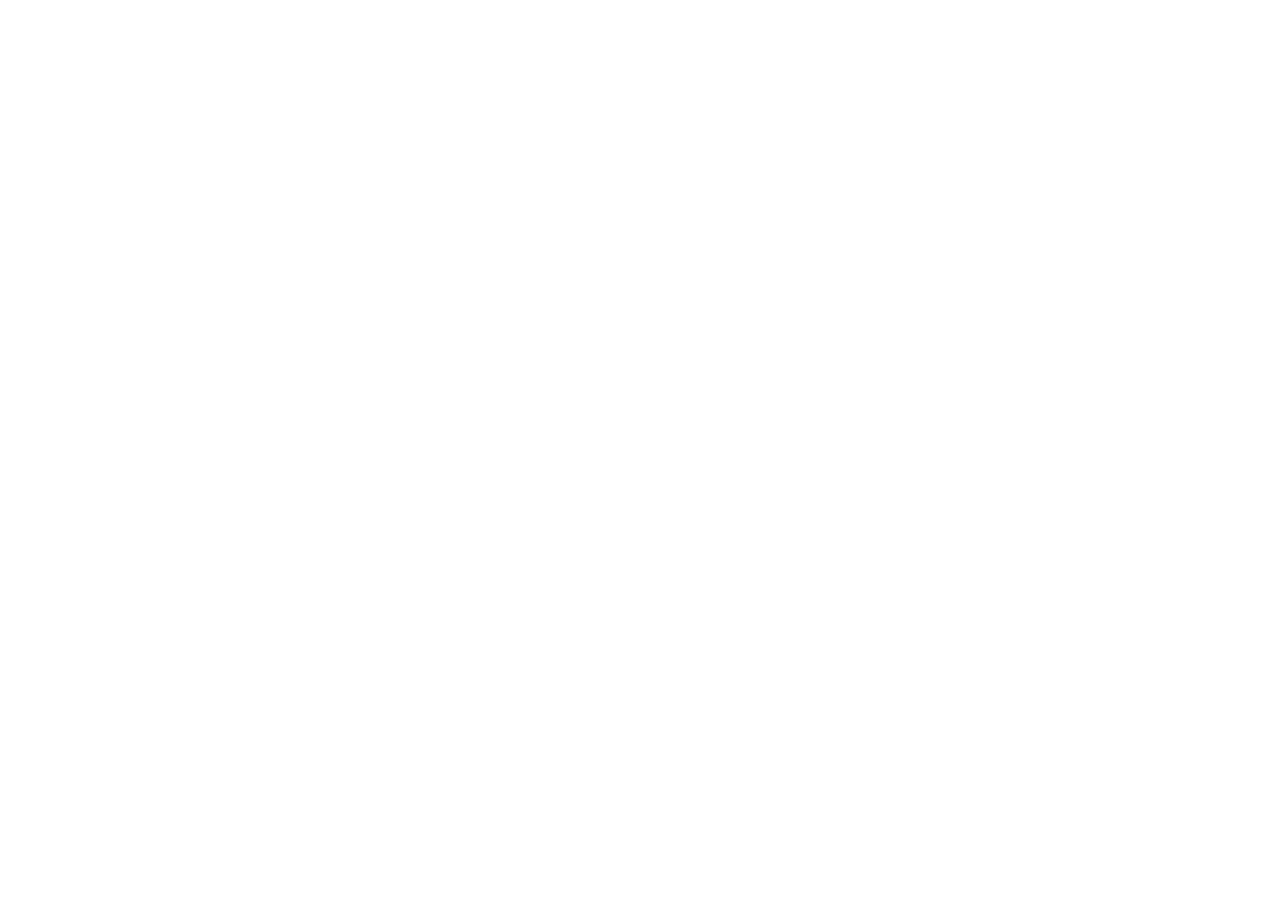
==== HW01/index.html @ 27bed8c2 "first commit" ====
<!DOCTYPE html>
<html lang="en">
<head>
    <meta charset="UTF-8">
    <meta name="viewport" content="width=device-width, initial-scale=1.0">
    <title>Document</title>
</head>
<body>
    
</body>
</html>
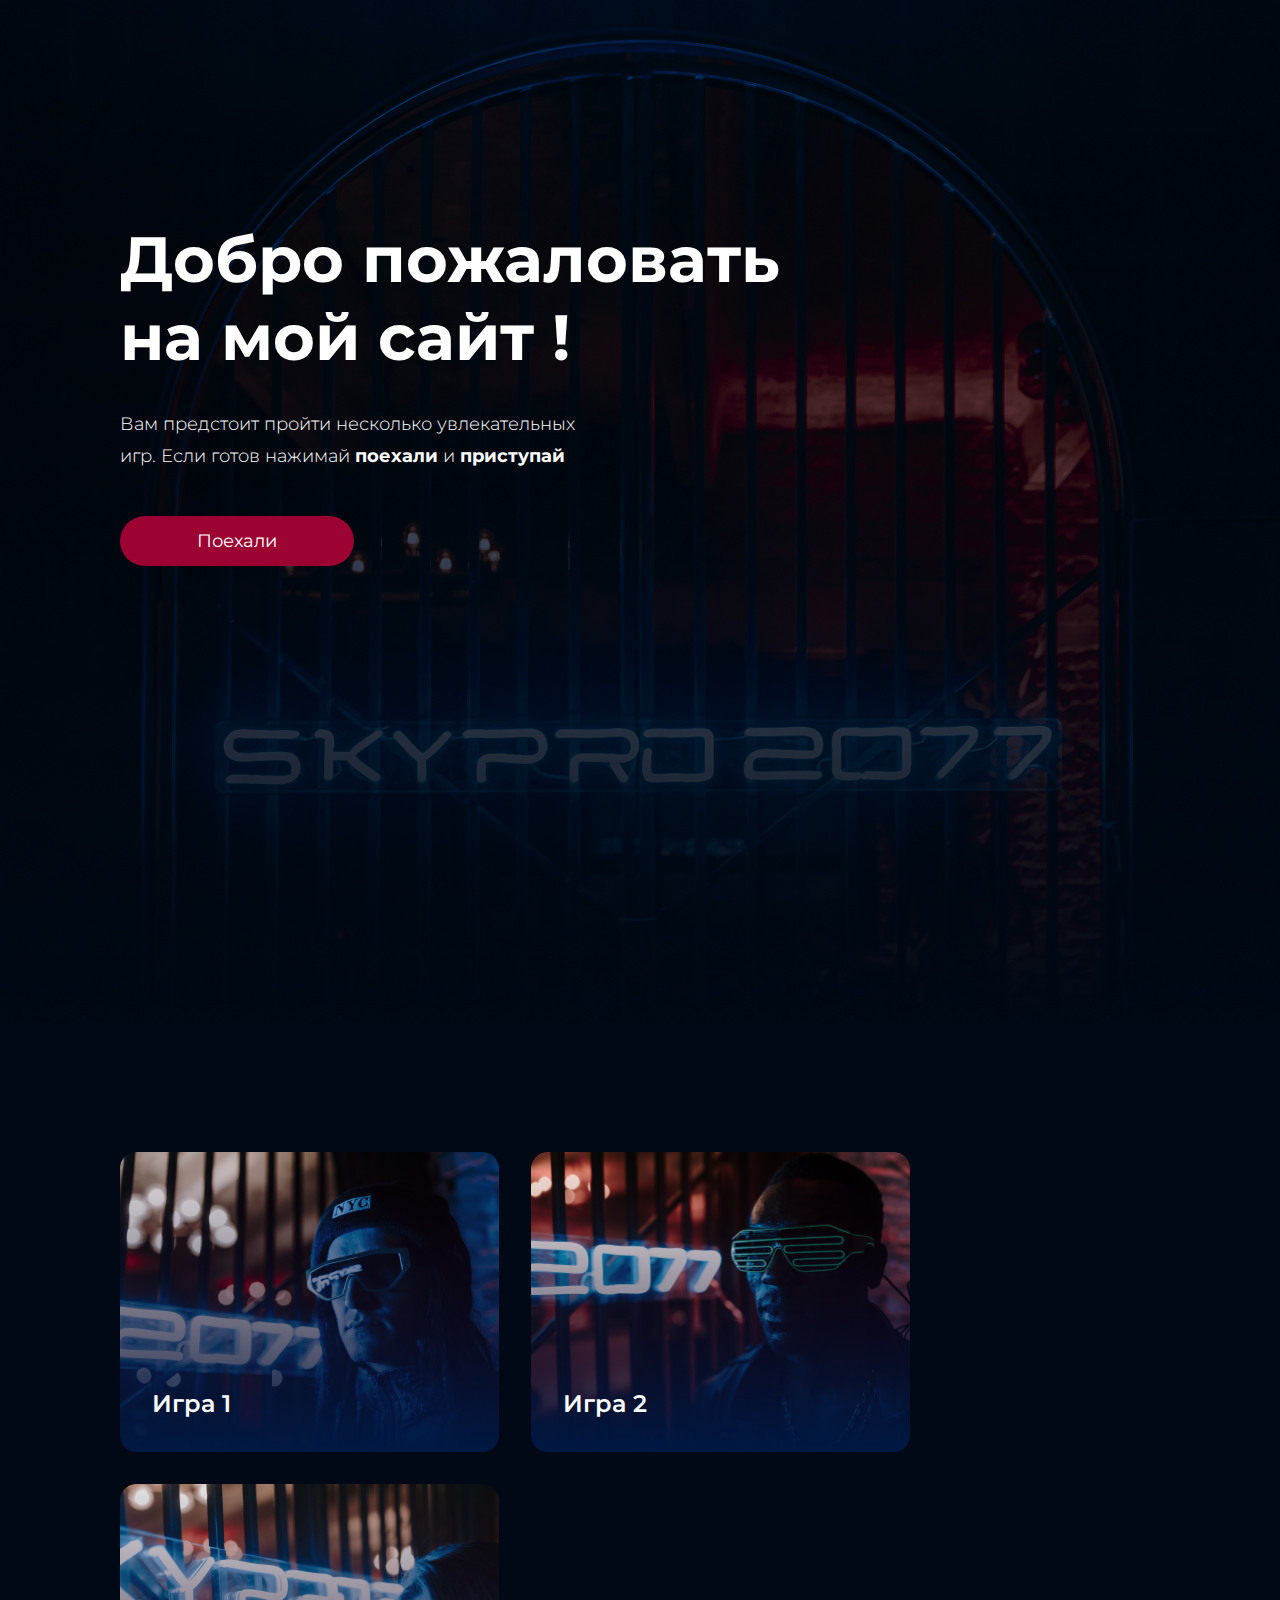
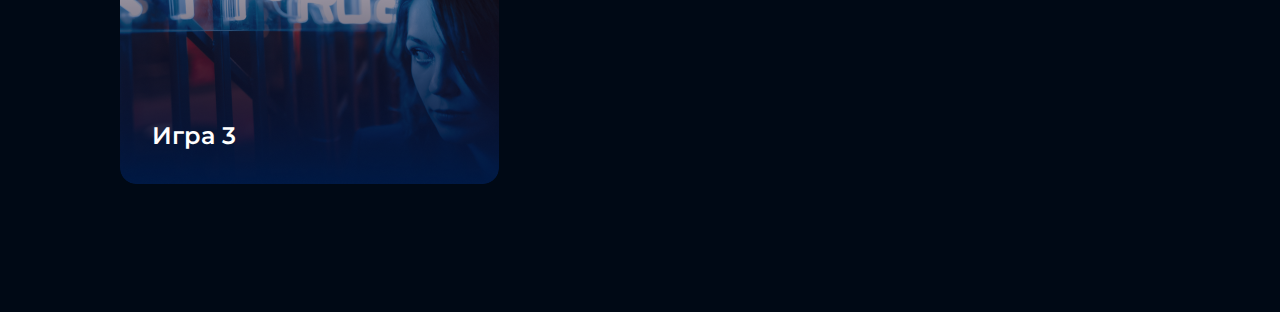
==== commit 6124b807: "home page" ====
--- a/HW01/index.html
+++ b/HW01/index.html
@@ -1,11 +1,49 @@
 <!DOCTYPE html>
 <html lang="en">
+
 <head>
     <meta charset="UTF-8">
     <meta name="viewport" content="width=device-width, initial-scale=1.0">
-    <title>Document</title>
+    <meta http-equiv="X-UA-Compatible" content="ie=edge">
+    <link rel="preconnect" href="https://fonts.googleapis.com">
+    <link rel="preconnect" href="https://fonts.gstatic.com" crossorigin>
+    <link href="https://fonts.googleapis.com/css2?family=Montserrat:wght@300;400;500;600&display=swap" rel="stylesheet">
+    <link rel="stylesheet" href="style.css">
+    <title>Game</title>
 </head>
+
 <body>
+
+    <header class="header back_cover" style="background-image: url(./img/header.jpg)">
+        <div class="position_center">
+            <h1 class="header__title text_size_xxxl">Добро пожаловать на мой сайт !</h1>
+            <div class="header__sub-title text_size_m">
+                Вам предстоит пройти несколько увлекательных игр. Если готов нажимай
+                <span class="text_size_mbb">поехали</span> и
+                <span class="text_size_mbb">приступай</span>
+            </div>
+            <button class="header__button button text_size_mb">Поехали</button>
+        </div>
+    </header>
+
+    <section class="section-games position_center">
+        <a href="#">
+            <div class="game-item back_cover" style="background-image: url(./img/game/game01.png)">
+                <div class="text_size_xl">Игра 1</div>
+            </div>
+        </a>
+        <a href="#">
+            <div class="game-item back_cover" style="background-image: url(./img/game/game02.png)">
+                <div class="text_size_xl">Игра 2</div>
+            </div>
+        </a>
+        <a href="#">
+            <div class="game-item back_cover" style="background-image: url(./img/game/game03.png)">
+                <div class="text_size_xl">Игра 3</div>
+            </div>
+        </a>
+    </section>
     
 </body>
+
 </html>--- a/HW01/style.css
+++ b/HW01/style.css
@@ -0,0 +1,122 @@
+* {
+  padding: 0;
+  margin: 0;
+  box-sizing: border-box;
+}
+
+body {
+  font-family: "Montserrat", sans-serif;
+  background-color: #000915;
+  color: #fff;
+}
+
+a {
+  color: inherit;
+  text-decoration: none;
+}
+
+button {
+  color: inherit;
+  font-family: inherit;
+}
+
+.position_center {
+  margin-left: 120px;
+  margin-right: 120px;
+  padding-left: calc(50% - 610px - 120px);
+  padding-right: calc(50% - 610px - 120px);
+}
+
+.text_size_m {
+  font-weight: 300;
+  font-size: 18px;
+  line-height: 32px;
+}
+.text_size_mb {
+  font-weight: 400;
+  font-size: 18px;
+  line-height: 22px;
+}
+.text_size_mbb {
+  font-weight: 700;
+  font-size: 18px;
+  line-height: 22px;
+}
+.text_size_xl {
+  font-weight: 600;
+  font-size: 24px;
+  line-height: 32px;
+}
+.text_size_xxl {
+  font-weight: 700;
+  font-size: 48px;
+  line-height: 59px;
+}
+.text_size_xxxl {
+  font-weight: 700;
+  font-size: 64px;
+  line-height: 78px;
+}
+
+.button {
+  background-color: #9C0332;
+  border-radius: 30px;
+  border: none;
+  min-width: 234px;
+  padding: 14px;
+}
+.button:hover {
+  background-color: #EB443F;
+  cursor: pointer;
+}
+
+.back_cover {
+  background-repeat: no-repeat;
+  background-position: center;
+  background-size: cover;
+}
+
+.container {
+  display: grid;
+  grid-template-columns: 120px 1fr [content-begin] minmax(300px, 1200px) 1fr 120px;
+}
+
+.header {
+  grid-column: 1/-1;
+  height: 1024px;
+  padding-top: 220px;
+}
+.header__title {
+  max-width: 700px;
+}
+.header__sub-title {
+  max-width: 480px;
+  margin-top: 32px;
+}
+.header__button {
+  margin-top: 44px;
+}
+
+.content {
+  grid-column: content-begin;
+}
+
+.section-games {
+  padding-top: 128px;
+  padding-bottom: 128px;
+  display: flex;
+  flex-wrap: wrap;
+  gap: 32px;
+}
+
+.game-item {
+  width: 379px;
+  height: 300px;
+  border-radius: 16px;
+  display: flex;
+  align-items: flex-end;
+  padding: 32px;
+}
+.game-item:hover {
+  box-shadow: 0 0 0 3px #44D2FF;
+}/*# sourceMappingURL=style.css.map */